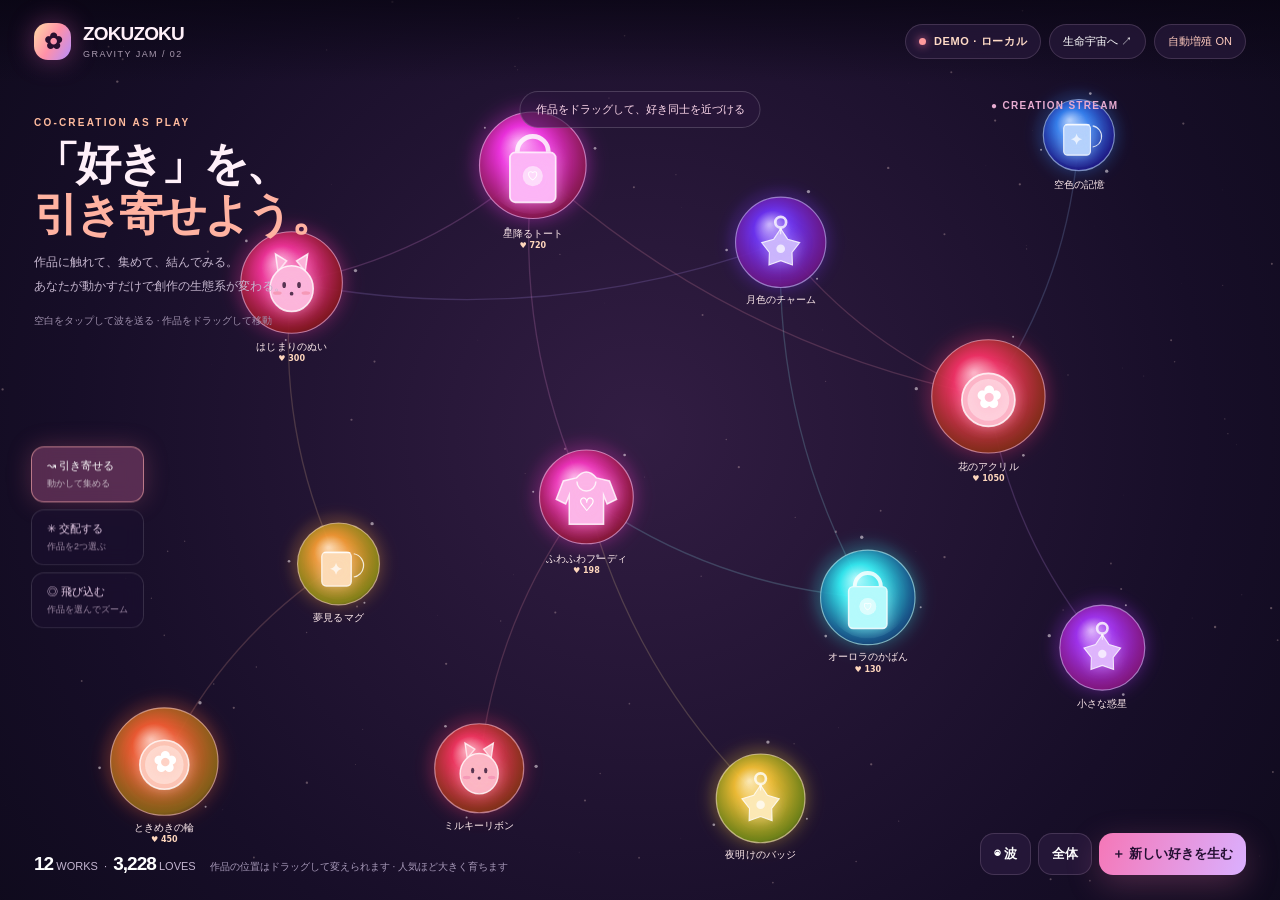
==== zokuzoku-living-worlds/02-gravity-jam.html @ 93370489 "feat(zokuzoku): add magnetic co-creation and resonance playground" ====
<!doctype html><html lang="ja"><head><meta charset="utf-8"><meta name="viewport" content="width=device-width,initial-scale=1"><meta name="theme-color" content="#110a1f"><title>ZOKUZOKU — GRAVITY JAM</title><link rel="stylesheet" href="shared/theme.css"><style>
body{background:#0d0818}.topbar{z-index:7}.brandicon{background:linear-gradient(120deg,#ffdca6,#ff91a8,#b68eff)}.leftnote{z-index:5;pointer-events:none}.leftnote h1 em{color:#ffb2a1}.eyebrow{color:#ffbb9e}.panel{background:#1a102ceE}.mode-switch{position:fixed;top:50%;left:31px;z-index:5;display:flex;flex-direction:column;gap:7px;transform:translateY(-2%)}.mode{font-size:11px;color:#e5cbe6;padding:11px 15px;border-radius:13px;border:1px solid #ffffff21;background:#1a102dbb;backdrop-filter:blur(10px);text-align:left}.mode.active{border-color:#ffadad99;background:#b75b8e66;color:white;box-shadow:0 0 24px #f7749940}.mode small{display:block;font-size:9px;opacity:.65;margin-top:4px}.smallbtn.demo{color:#ffcbbe}.promptline{position:fixed;z-index:5;left:50%;top:91px;transform:translateX(-50%);padding:10px 15px;font-size:11px;color:#ffdaed;border-radius:50px;background:#2b163d99;border:1px solid #ffffff2b;white-space:nowrap;pointer-events:none}.topright .pill{color:#ffdbc7}@media(max-width:760px){.mode-switch{top:auto;bottom:78px;left:15px;transform:none;flex-direction:row;gap:5px}.mode{font-size:10px;padding:9px 11px}.mode small{display:none}.leftnote{max-width:225px}.promptline{top:82px;left:auto;right:13px;transform:none;font-size:9px;max-width:148px;white-space:normal}.topright a{display:none}.panel{z-index:12}}
</style></head><body>
<canvas class="world" id="world" aria-label="作品を引き寄せ、混ぜ、波で変化させる生命の広場"></canvas>
<div class="overlay topbar"><a href="index.html" class="brand"><div class="brandicon">✿</div><div><b>ZOKUZOKU</b><small>GRAVITY JAM / 02</small></div></a><div class="topright"><span id="connection" class="pill"><i class="live-dot"></i>DEMO</span><a class="smallbtn" href="01-living-cosmos.html">生命宇宙へ ↗</a><button class="smallbtn demo" id="toggleDemo">自動増殖 ON</button></div></div>
<div class="overlay leftnote"><div class="eyebrow">CO-CREATION AS PLAY</div><h1>「好き」を、<br><em>引き寄せよう。</em></h1><p>作品に触れて、集めて、結んでみる。<br>あなたが動かすだけで創作の生態系が変わる。</p><div class="hint">空白をタップして波を送る · 作品をドラッグして移動</div></div>
<div class="mode-switch"><button class="mode active" data-mode="gather">↝ 引き寄せる<small>動かして集める</small></button><button class="mode" data-mode="fuse">✳ 交配する<small>作品を2つ選ぶ</small></button><button class="mode" data-mode="explore">◎ 飛び込む<small>作品を選んでズーム</small></button></div>
<div class="promptline" id="modeHint">作品をドラッグして、好き同士を近づける</div>
<div id="eventfeed" class="eventfeed"><div class="feed-title">● CREATION STREAM</div><div id="feed"></div></div>
<div class="overlay bottombar"><div class="bottomleft"><div><b id="count">12</b> WORKS&nbsp;&nbsp;·&nbsp;&nbsp;<b id="likes">—</b> LOVES</div><div style="font-size:10px;margin-top:5px;color:#a89aba">作品の位置はドラッグして変えられます · 人気ほど大きく育ちます</div></div><div class="controls"><button class="control" id="shower" title="共鳴の波を起こす">◉ 波</button><button class="control" id="reset">全体</button><button class="control primary" id="create">＋ 新しい好きを生む</button></div></div>
<aside class="panel" id="panel"><div class="panelhead"><span>BEHIND THE CREATION</span><button id="close" class="close">×</button></div><div class="panel-art"><canvas id="preview"></canvas></div><h2 id="title">作品</h2><div class="byline" id="by">—</div><div class="votes"><div><strong id="num">0</strong><small>好きの数が、サイズに反映</small></div><button id="love" class="control primary">♥ 好き！</button></div><label class="label" for="prompt">次に生まれる作品のイメージ</label><input class="prompt" id="prompt" placeholder="例：金色の星を散りばめて" maxlength="100"><button id="evolve" class="bigbtn">✦ この作品から派生する</button><div class="gridbtn"><button id="fuse" class="bigbtn outlinebtn">✳ 別の作品と交配</button><button id="focus" class="bigbtn outlinebtn">◎ この作品を見る</button></div><p class="micronote">好きの数は表示サイズに対数的に反映。作品の生成・共有には、試作用の描画とSSEサーバーを使用できます。</p></aside>
<div class="toast" id="toast" role="status"></div>
<script src="shared/model.js"></script><script src="shared/live.js"></script><script>
(()=>{'use strict';const M=ZokoModel,$=s=>document.querySelector(s),canvas=$('#world'),ctx=canvas.getContext('2d'),reduced=matchMedia('(prefers-reduced-motion: reduce)').matches;
let w,h,dpr=1,scale=.57,camera={x:0,y:40},selected=null,mode='gather',drag=null,hover=null,fuseFirst=null,simulation=true,initializing=true,follow=null,now=0,lastDemo=0,hold=null;
const nodes=M.seeds.map(n=>({...n,vx:0,vy:0,homeX:n.x,homeY:n.y,bornAt:0})),map=new Map(nodes.map(n=>[n.id,n])),rings=[],bursts=[],stars=Array.from({length:160},()=>({x:Math.random(),y:Math.random(),a:Math.random()}));
function toast(s){const el=$('#toast');el.textContent=s;el.classList.add('show');clearTimeout(toast.timer);toast.timer=setTimeout(()=>el.classList.remove('show'),2700)}
function feed(s){const div=document.createElement('div');div.className='feed-entry';div.textContent=s;$('#feed').prepend(div);while($('#feed').children.length>3)$('#feed').lastChild.remove()}
function totals(){$('#count').textContent=nodes.length;$('#likes').textContent=nodes.reduce((acc,n)=>acc+n.votes,0).toLocaleString()}
function add(n,src='demo',quiet=false){if(map.has(n.id))return;Object.assign(n,{vx:0,vy:0,homeX:n.x,homeY:n.y,bornAt:quiet?0:performance.now()});nodes.push(n);map.set(n.id,n);if(!quiet){ripple(n.x,n.y,n.hue);feed(src==='demo'?'DEMO · 新しい生命が誕生':`${n.author} が「${n.title}」を生成`)}totals()}
function onEvent(e){if(e.type==='create'){if(e.payload.node)add(e.payload.node,'live',initializing)}else if(e.type==='like'){const n=map.get(e.payload.nodeId);if(n){n.votes=Math.max(0,e.payload.votes??n.votes+1);ripple(n.x,n.y,n.hue);if(selected?.id===n.id)panelUpdate();totals()}}}
function status(s){$('#connection').innerHTML=`<i class="live-dot"></i>${s==='live'?'LIVE · 共有':s==='reconnecting'?'再接続中':'DEMO · ローカル'}`}
const live=ZokoLive.connection(onEvent,status);
function resize(){w=innerWidth;h=innerHeight;dpr=Math.min(devicePixelRatio||1,2);canvas.width=Math.round(w*dpr);canvas.height=Math.round(h*dpr);scale=w<680?.43:.67;ctx.setTransform(dpr,0,0,dpr,0,0)}
function worldPos(x,y){return{x:(x-w/2)/scale+camera.x,y:(y-h/2)/scale+camera.y}}
function screenPos(n){return{x:w/2+(n.x-camera.x)*scale,y:h/2+(n.y-camera.y)*scale}}
function pick(x,y){let p=worldPos(x,y);for(let i=nodes.length-1;i>=0;i--){let n=nodes[i];if(Math.hypot(n.x-p.x,n.y-p.y)<M.nodeRadius(n.votes,'gravity')+10)return n}return null}
function ripple(x,y,hue){rings.push({x,y,hue,start:performance.now()})}
function preview(){const cv=$('#preview');let d=window.devicePixelRatio||1;cv.width=280*d;cv.height=180*d;const c=cv.getContext('2d');c.scale(d,d);c.clearRect(0,0,280,180);if(!selected)return;c.save();c.translate(140,92);let g=c.createRadialGradient(0,0,0,0,0,88);g.addColorStop(0,`hsla(${selected.hue},90%,70%,.29)`);g.addColorStop(1,'transparent');c.fillStyle=g;c.fillRect(-100,-90,200,180);M.merch(c,selected.kind,selected.hue,143);c.restore()}
function panelUpdate(){if(!selected)return;$('#title').textContent=selected.title;$('#by').textContent=`by ${selected.author} · ${selected.parentIds.length}つの親作品`;$('#num').textContent=selected.votes.toLocaleString();$('#love').textContent=localStorage.getItem('zoko:loved:'+selected.id)?'♥ 応援済み':'♡ 好き！';preview()}
function open(n){selected=n;panelUpdate();$('#panel').classList.add('open')}
function close(){selected=null;$('#panel').classList.remove('open')}
function setMode(m){mode=m;fuseFirst=null;document.querySelectorAll('[data-mode]').forEach(el=>el.classList.toggle('active',el.dataset.mode===m));$('#modeHint').textContent={gather:'作品をドラッグして、好き同士を近づける',fuse:'2作品を順番にタップして交配させる',explore:'作品をタップすると周囲が滑らかに近づく'}[m];toast($('#modeHint').textContent)}
async function evolve(parents){const n=M.makeChild(parents,$('#prompt').value);try{await live.publish('create',{node:n});$('#prompt').value='';const existing=map.get(n.id);if(existing)open(existing);toast('新しい組み合わせが生まれました ✦')}catch(e){toast(e.message)}}
function simulate(){const p=nodes[Math.floor(Math.random()*nodes.length)];const n=M.makeChild([p],['波の模様','小さな星','虹の余韻','心が踊る色'][Math.floor(Math.random()*4)],'DEMO CREATOR');n.id='demo'+Math.random().toString(36).slice(2);n.votes=Math.floor(M.rand(2,90));add(n)}
function draw(ts){requestAnimationFrame(draw);now=ts/1000;ctx.setTransform(dpr,0,0,dpr,0,0);const bg=ctx.createRadialGradient(w*.5,h*.48,0,w*.5,h*.48,Math.max(w,h)*.8);bg.addColorStop(0,'#321d43');bg.addColorStop(.55,'#170e28');bg.addColorStop(1,'#080713');ctx.fillStyle=bg;ctx.fillRect(0,0,w,h);
for(const s of stars){ctx.fillStyle=`rgba(255,220,213,${.07+s.a*.25})`;ctx.beginPath();ctx.arc(s.x*w,s.y*h,1.2*s.a,0,7);ctx.fill()}
// 2D physical field: gentle spring toward resting position, mutual repulsion, pointer magnet, damping.
if(!reduced){for(const n of nodes){n.vx+=(n.homeX-n.x)*.00035;n.vy+=(n.homeY-n.y)*.00035;
if(hold){const dx=hold.x-n.x,dy=hold.y-n.y,d=Math.hypot(dx,dy)+1;if(d<430){const power=(1-d/430)**2*.55;n.vx+=dx/d*power;n.vy+=dy/d*power}}
n.vx*=.94;n.vy*=.94;n.x+=n.vx;n.y+=n.vy}
// approximate repulsion to maintain readability
for(let i=0;i<nodes.length;i++)for(let j=i+1;j<nodes.length;j++){const a=nodes[i],b=nodes[j],dx=b.x-a.x,dy=b.y-a.y,d=Math.hypot(dx,dy)+.01,min=M.nodeRadius(a.votes)+M.nodeRadius(b.votes)+30;if(d<min){const f=Math.min(1.3,(min-d)*.015);const x=dx/d*f,y=dy/d*f;a.vx-=x;b.vx+=x;a.vy-=y;b.vy+=y}}}
ctx.save();ctx.translate(w/2,h/2);ctx.scale(scale,scale);ctx.translate(-camera.x,-camera.y);
// energetic network links
for(let n of nodes)for(let pid of n.parentIds){let p=map.get(pid);if(!p)continue;let dx=n.x-p.x,dy=n.y-p.y;ctx.beginPath();ctx.moveTo(p.x,p.y);ctx.quadraticCurveTo((n.x+p.x)/2-dy*.14,(n.y+p.y)/2+dx*.14,n.x,n.y);ctx.strokeStyle=`hsla(${n.hue},97%,80%,.19)`;ctx.lineWidth=2;ctx.stroke()}
// proximity links gently appear when pulling together
for(let i=0;i<nodes.length;i++)for(let j=i+1;j<nodes.length;j++){let a=nodes[i],b=nodes[j],d=Math.hypot(a.x-b.x,a.y-b.y);if(d<165&&a.id!==b.id){ctx.strokeStyle=`rgba(255,195,204,${(1-d/165)*.24})`;ctx.lineWidth=1;ctx.beginPath();ctx.moveTo(a.x,a.y);ctx.lineTo(b.x,b.y);ctx.stroke()}}
for(let n of nodes){const age=n.bornAt?(ts-n.bornAt)/1100:1;const grow=M.clamp(age,0,1);let r=M.nodeRadius(n.votes,'gravity')*(.12+.88*(reduced?1:grow));if(n.id===hover?.id)r*=1.1;M.nodeArt(ctx,n,r,now,n.id===selected?.id||n.id===fuseFirst?.id);ctx.textAlign='center';ctx.fillStyle='#ffebed';ctx.font='15px system-ui';ctx.fillText(n.title,n.x,n.y+r+25);if(n.votes>120){ctx.font='bold 12px system-ui';ctx.fillStyle='#ffd7bd';ctx.fillText('♥ '+n.votes,n.x,n.y+r+42)}}
for(let i=rings.length-1;i>=0;i--){let ring=rings[i],p=(ts-ring.start)/1600;if(p>1){rings.splice(i,1);continue}ctx.beginPath();ctx.arc(ring.x,ring.y,25+p*360,0,7);ctx.strokeStyle=`hsla(${ring.hue},96%,75%,${.54*(1-p)})`;ctx.lineWidth=5*(1-p)+.3;ctx.stroke();if(!reduced&&p<.7)for(let n of nodes){const dx=n.x-ring.x,dy=n.y-ring.y,d=Math.hypot(dx,dy)+1;if(Math.abs(d-(25+p*360))<28){n.vx+=dx/d*.18;n.vy+=dy/d*.18}}}
ctx.restore();
if(simulation&&ts-lastDemo>5700&&nodes.length<155){lastDemo=ts;simulate()}}
function changeModeAction(n){if(mode==='fuse'){if(!fuseFirst){fuseFirst=n;toast('もうひとつの作品を選んでください');return}const a=fuseFirst;fuseFirst=null;if(a.id===n.id){toast('違う作品を選んでください');return}evolve([a,n]);setMode('gather');return}open(n);if(mode==='explore')zoomTo(n)}
function zoomTo(n){const dest={x:n.x,y:n.y},z=M.clamp(165/M.nodeRadius(n.votes),.85,1.9),start={...camera,z:scale},beg=performance.now(),duration=reduced?1:900,side=Math.random()>.5?1:-1;
const tick=()=>{let f=M.clamp((performance.now()-beg)/duration,0,1),t=1-(1-f)**3,c=Math.sin(Math.PI*f)*85*side;camera.x=start.x+(dest.x-start.x)*t+c;camera.y=start.y+(dest.y-start.y)*t-c;scale=start.z+(z-start.z)*t;if(f<1)requestAnimationFrame(tick)};tick()}
$('#reset').onclick=()=>{camera.x=0;camera.y=40;scale=w<680?.43:.67;close()};$('#close').onclick=close;$('#create').onclick=()=>{const n=nodes[Math.floor(Math.random()*nodes.length)];open(n);$('#prompt').focus();toast('種となる作品を選んで、改変できます')};$('#evolve').onclick=()=>selected&&evolve([selected]);$('#focus').onclick=()=>selected&&zoomTo(selected);$('#fuse').onclick=()=>{const start=selected;close();setMode('fuse');fuseFirst=start;toast('別の作品を選んで交配しよう')};
$('#love').onclick=async()=>{if(!selected)return;if(localStorage.getItem('zoko:loved:'+selected.id)){toast('この作品は応援済みです');return}let n=selected;try{await live.publish('like',{nodeId:n.id});localStorage.setItem('zoko:loved:'+n.id,'1');panelUpdate();toast('「好き」の波が広がりました')}catch(e){toast(e.message)}};
$('#toggleDemo').onclick=()=>{simulation=!simulation;$('#toggleDemo').textContent='自動増殖 '+(simulation?'ON':'OFF')};document.querySelectorAll('[data-mode]').forEach(el=>el.onclick=()=>setMode(el.dataset.mode));
$('#shower').onclick=()=>{const p=worldPos(w/2,h/2);ripple(p.x,p.y,340);toast('共鳴の波を送りました')};
canvas.addEventListener('pointerdown',e=>{canvas.setPointerCapture(e.pointerId);let n=pick(e.clientX,e.clientY);drag={x:e.clientX,y:e.clientY,lastX:e.clientX,lastY:e.clientY,moved:false,n:n&&mode==='gather'?n:null,hit:n};if(!n&&mode==='gather')hold=worldPos(e.clientX,e.clientY)});
canvas.addEventListener('pointermove',e=>{if(!drag){hover=pick(e.clientX,e.clientY);canvas.style.cursor=hover?'pointer':'grab';return}let dx=e.clientX-drag.lastX,dy=e.clientY-drag.lastY;if(Math.hypot(e.clientX-drag.x,e.clientY-drag.y)>5)drag.moved=true;if(drag.moved){if(drag.n){let p=worldPos(e.clientX,e.clientY);drag.n.x=drag.n.homeX=p.x;drag.n.y=drag.n.homeY=p.y;drag.n.vx=drag.n.vy=0}else{camera.x-=dx/scale;camera.y-=dy/scale}}drag.lastX=e.clientX;drag.lastY=e.clientY;if(hold)hold=worldPos(e.clientX,e.clientY)});
canvas.addEventListener('pointerup',e=>{if(!drag)return;if(!drag.moved){if(drag.hit)changeModeAction(drag.hit);else{const p=worldPos(e.clientX,e.clientY);ripple(p.x,p.y,348);if(mode==='gather')toast('好きの波が広がります')}}drag=null;hold=null});
canvas.addEventListener('wheel',e=>{e.preventDefault();const z=scale;const c=worldPos(e.clientX,e.clientY);scale=M.clamp(scale*Math.exp(-e.deltaY*.0011),.3,2.8);camera.x+=c.x-worldPos(e.clientX,e.clientY).x;camera.y+=c.y-worldPos(e.clientX,e.clientY).y},{passive:false});
window.addEventListener('keydown',e=>{if(e.key==='Escape')close()});window.addEventListener('resize',resize);resize();lastDemo=performance.now();totals();live.init().then(()=>initializing=false);requestAnimationFrame(draw);
})();
</script></body></html>
---- zokuzoku-living-worlds/shared/theme.css ----
:root{color-scheme:dark;--pink:#ff80be;--cream:#fff0f9;--muted:#bcadc8;--border:rgba(255,222,249,.15);--glass:rgba(24,14,39,.75)}
*{box-sizing:border-box}html,body{margin:0;min-height:100%;font-family:Inter,"Noto Sans JP","Hiragino Kaku Gothic ProN",sans-serif}body{background:#090513;color:var(--cream);-webkit-font-smoothing:antialiased}button,input{font:inherit}button{cursor:pointer}button:focus-visible,input:focus-visible,a:focus-visible{outline:2px solid #ffbeeb;outline-offset:3px}a{color:inherit;text-decoration:none}
.world{display:block;position:fixed;inset:0;width:100%;height:100%;touch-action:none;cursor:grab}.world:active{cursor:grabbing}
.overlay{position:fixed;z-index:5;pointer-events:none}.overlay>*{pointer-events:auto}
.topbar{left:0;top:0;right:0;display:flex;justify-content:space-between;align-items:center;gap:15px;padding:23px 34px;background:linear-gradient(#090513c7,transparent)}
.brand{display:flex;align-items:center;gap:12px}.brandicon{width:37px;height:37px;border-radius:14px;background:linear-gradient(120deg,#ffdaf1,#ed72c2 52%,#825fe1);box-shadow:0 0 26px #ea64bc64;display:grid;place-items:center;color:#2a0f2f;font-size:22px;font-weight:900}.brand b{font-size:19px;letter-spacing:-.045em;line-height:1}.brand small{display:block;font-size:9px;margin-top:5px;letter-spacing:.16em;color:#a99aaf}.topright{display:flex;gap:8px;align-items:center}.pill,.smallbtn{padding:9px 13px;border-radius:100px;border:1px solid var(--border);background:rgba(42,27,62,.65);backdrop-filter:blur(15px);font-size:11px;color:white}.pill{font-weight:800;letter-spacing:.06em;white-space:nowrap}.live-dot{display:inline-block;height:7px;width:7px;background:#ff9a9d;border-radius:50%;margin-right:8px;box-shadow:0 0 10px #ff75ab;animation:blink 2s infinite}@keyframes blink{50%{opacity:.45}}.smallbtn:hover{background:rgba(104,56,118,.7)}
.leftnote{top:117px;left:34px;max-width:368px}.eyebrow{font-size:10px;font-weight:900;letter-spacing:.22em;color:#ff9ecc;text-transform:uppercase}.leftnote h1{font-size:clamp(32px,3.5vw,56px);margin:10px 0 12px;letter-spacing:-.065em;line-height:1.13}.leftnote h1 em{font-style:normal;color:#ffa4d6}.leftnote p{font-size:12px;line-height:1.95;color:#c5b6ce;max-width:328px;margin:0}.hint{margin-top:14px;font-size:10px;color:#9f90ad;line-height:1.8}
.bottombar{bottom:25px;left:34px;right:34px;display:flex;align-items:end;justify-content:space-between;gap:10px}.bottomleft{display:flex;gap:14px;align-items:center;font-size:11px;color:#c4b5d0}.bottomleft b{font-size:19px;color:#fff;letter-spacing:-.05em}.controls{display:flex;gap:7px;align-items:center}.control{border:1px solid var(--border);background:rgba(41,26,61,.8);backdrop-filter:blur(14px);border-radius:14px;min-width:42px;height:42px;padding:0 13px;color:#fff;font-size:13px;font-weight:750}.control:hover{background:rgba(111,62,127,.8)}.control.primary{background:linear-gradient(110deg,#f577b7,#dab0ff);color:#240f32;border:0;box-shadow:0 10px 33px #f477aa40}
.panel{position:fixed;z-index:9;right:25px;top:94px;bottom:92px;width:346px;max-height:740px;overflow:auto;border:1px solid rgba(255,224,250,.21);background:rgba(20,13,35,.94);backdrop-filter:blur(30px);border-radius:25px;padding:22px;box-shadow:0 36px 110px #0009;transform:translateX(calc(100% + 55px));opacity:0;transition:transform .45s cubic-bezier(.18,.84,.15,1),opacity .3s}.panel.open{transform:translateX(0);opacity:1}.panelhead{display:flex;justify-content:space-between;align-items:center;gap:7px}.panelhead span{font-size:11px;letter-spacing:.12em;color:#ffaad8;font-weight:800}.close{border:0;background:#ffffff18;color:#fff;border-radius:10px;height:31px;width:31px;font-size:20px}.panel-art{height:181px;display:flex;justify-content:center;align-items:center;border:1px solid #ffffff15;background:radial-gradient(circle at 50% 43%,#74346965,transparent 63%),#ffffff07;margin:14px 0;border-radius:19px}.panel-art canvas{height:180px;width:100%}.panel h2{font-size:22px;letter-spacing:-.04em;margin:12px 0 7px}.byline{font-size:11px;color:#b7a6c1;line-height:1.8}.votes{display:flex;align-items:center;justify-content:space-between;padding:13px 0;border-top:1px solid #ffffff15;border-bottom:1px solid #ffffff15;margin:17px 0}.votes strong{font-size:24px;color:#ffd6ed}.votes small{display:block;font-size:10px;color:#b4a0c4}.label{display:block;font-size:11px;font-weight:800;color:#d4bedb;margin:13px 0 7px}.prompt{width:100%;background:#ffffff0e;border:1px solid #ffffff27;outline:0;border-radius:13px;padding:13px;color:white;font-size:12px}.prompt:focus{border-color:#f7addb}.prompt::placeholder{color:#877797}.bigbtn{width:100%;padding:14px 12px;margin-top:10px;border-radius:13px;background:linear-gradient(110deg,#ff89b8,#d5a3ff);color:#210a31;font-size:12px;border:0;font-weight:900}.outlinebtn{background:#ffffff09;border:1px solid #ffffff26;color:#ffeef9}.gridbtn{display:grid;grid-template-columns:1fr 1fr;gap:8px}.gridbtn button{font-size:11px}.micronote{font-size:10px;line-height:1.8;color:#a996b7;margin-top:12px}
.toast{position:fixed;z-index:20;bottom:91px;left:50%;transform:translate(-50%,10px);opacity:0;transition:.25s;pointer-events:none;border-radius:15px;border:1px solid #ffffff2b;background:#2f1a46e8;backdrop-filter:blur(15px);box-shadow:0 10px 42px #0007;padding:13px 19px;font-size:12px;text-align:center;max-width:90vw}.toast.show{opacity:1;transform:translate(-50%,0)}
.eventfeed{position:fixed;z-index:4;top:100px;right:27px;width:min(262px,30vw);pointer-events:none}.feed-title{font-size:10px;color:#e8acd1;letter-spacing:.13em;font-weight:800;margin:0 0 8px}.feed-entry{font-size:11px;line-height:1.5;color:#e5d2ea;padding:10px 12px;margin:6px 0;border:1px solid #ffffff16;border-radius:11px;background:#170e2baa;backdrop-filter:blur(9px);animation:rise .6s both}.feed-entry b{color:#ffc2e1}@keyframes rise{from{opacity:0;transform:translateY(8px)}to{opacity:1;transform:translateY(0)}}
@media(max-width:760px){.topbar{padding:16px}.brand b{font-size:17px}.brandicon{height:32px;width:32px}.topright .smallbtn:nth-last-child(2){display:none}.leftnote{left:19px;top:83px;max-width:240px}.leftnote h1{font-size:34px}.leftnote p{font-size:10px}.hint{display:none}.eventfeed{top:auto;bottom:82px;right:13px;width:190px}.feed-entry{font-size:9px;padding:7px}.feed-entry:nth-of-type(n+3){display:none}.feed-title{font-size:9px}.bottombar{left:17px;right:14px;bottom:15px}.bottomleft{font-size:9px;display:block}.bottomleft b{font-size:15px}.controls .control{height:38px;min-width:35px;padding:0 9px;font-size:11px}.panel{top:auto;bottom:0;left:0;right:0;width:100%;height:min(71vh,650px);max-height:none;border-radius:23px 23px 0 0;transform:translateY(105%);padding:16px 20px 30px}.panel.open{transform:translateY(0)}.panel-art{height:128px;margin:9px 0}.panel-art canvas{height:127px}.panel h2{font-size:19px}.toast{bottom:70px}}
@media(prefers-reduced-motion:reduce){*,*::before,*::after{transition-duration:.001ms!important;animation-duration:.001ms!important}}
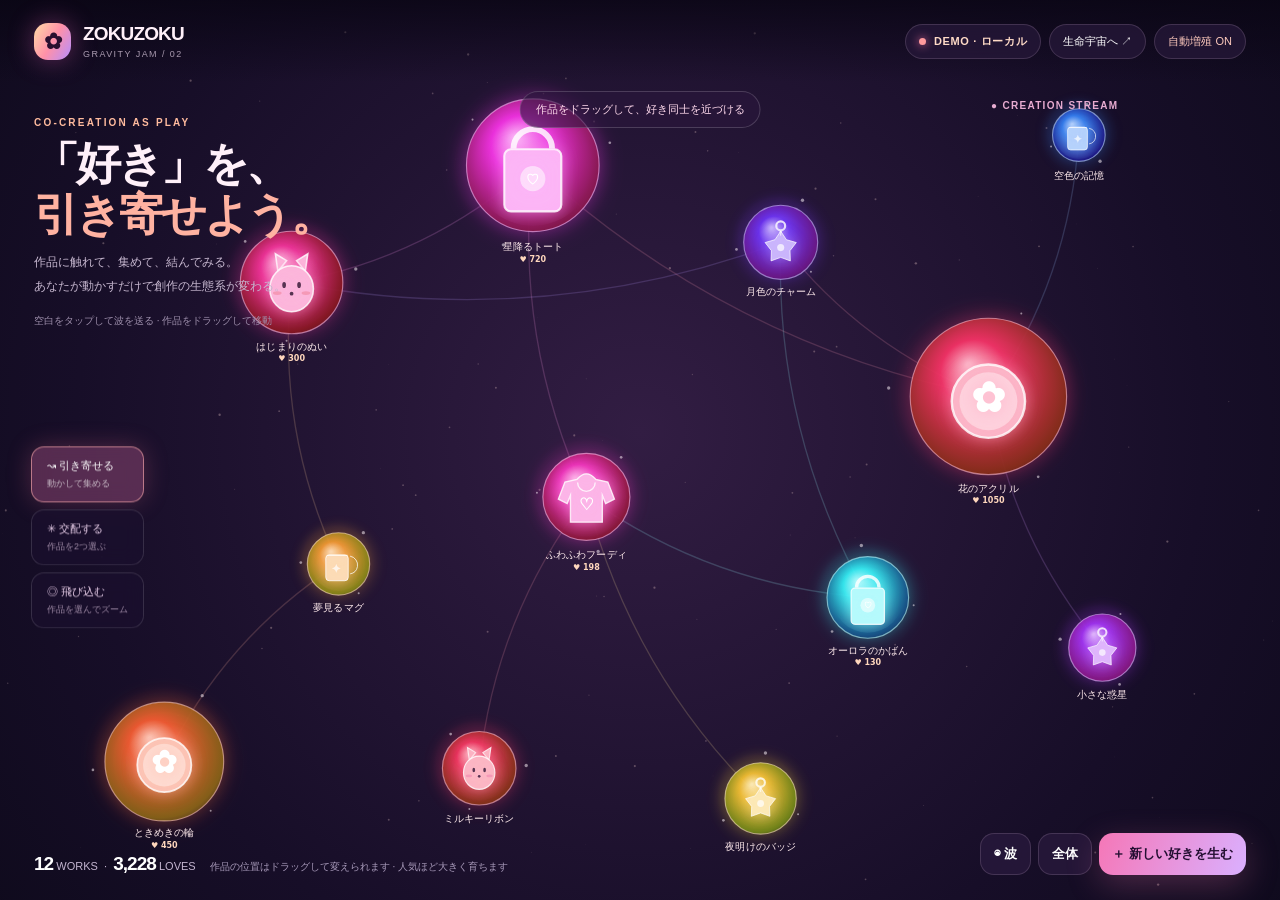
==== commit faa685ba: "fix(zokuzoku): distinguish live mode from simulated growth" ====
--- a/zokuzoku-living-worlds/02-gravity-jam.html
+++ b/zokuzoku-living-worlds/02-gravity-jam.html
@@ -19,7 +19,7 @@
 function totals(){$('#count').textContent=nodes.length;$('#likes').textContent=nodes.reduce((acc,n)=>acc+n.votes,0).toLocaleString()}
 function add(n,src='demo',quiet=false){if(map.has(n.id))return;Object.assign(n,{vx:0,vy:0,homeX:n.x,homeY:n.y,bornAt:quiet?0:performance.now()});nodes.push(n);map.set(n.id,n);if(!quiet){ripple(n.x,n.y,n.hue);feed(src==='demo'?'DEMO · 新しい生命が誕生':`${n.author} が「${n.title}」を生成`)}totals()}
 function onEvent(e){if(e.type==='create'){if(e.payload.node)add(e.payload.node,'live',initializing)}else if(e.type==='like'){const n=map.get(e.payload.nodeId);if(n){n.votes=Math.max(0,e.payload.votes??n.votes+1);ripple(n.x,n.y,n.hue);if(selected?.id===n.id)panelUpdate();totals()}}}
-function status(s){$('#connection').innerHTML=`<i class="live-dot"></i>${s==='live'?'LIVE · 共有':s==='reconnecting'?'再接続中':'DEMO · ローカル'}`}
+function status(s){if(s==='live'&&simulation){simulation=false;$('#toggleDemo').textContent='自動増殖 OFF'}$('#connection').innerHTML=`<i class="live-dot"></i>${s==='live'?'LIVE · 共有':s==='reconnecting'?'再接続中':'DEMO · ローカル'}`}
 const live=ZokoLive.connection(onEvent,status);
 function resize(){w=innerWidth;h=innerHeight;dpr=Math.min(devicePixelRatio||1,2);canvas.width=Math.round(w*dpr);canvas.height=Math.round(h*dpr);scale=w<680?.43:.67;ctx.setTransform(dpr,0,0,dpr,0,0)}
 function worldPos(x,y){return{x:(x-w/2)/scale+camera.x,y:(y-h/2)/scale+camera.y}}
